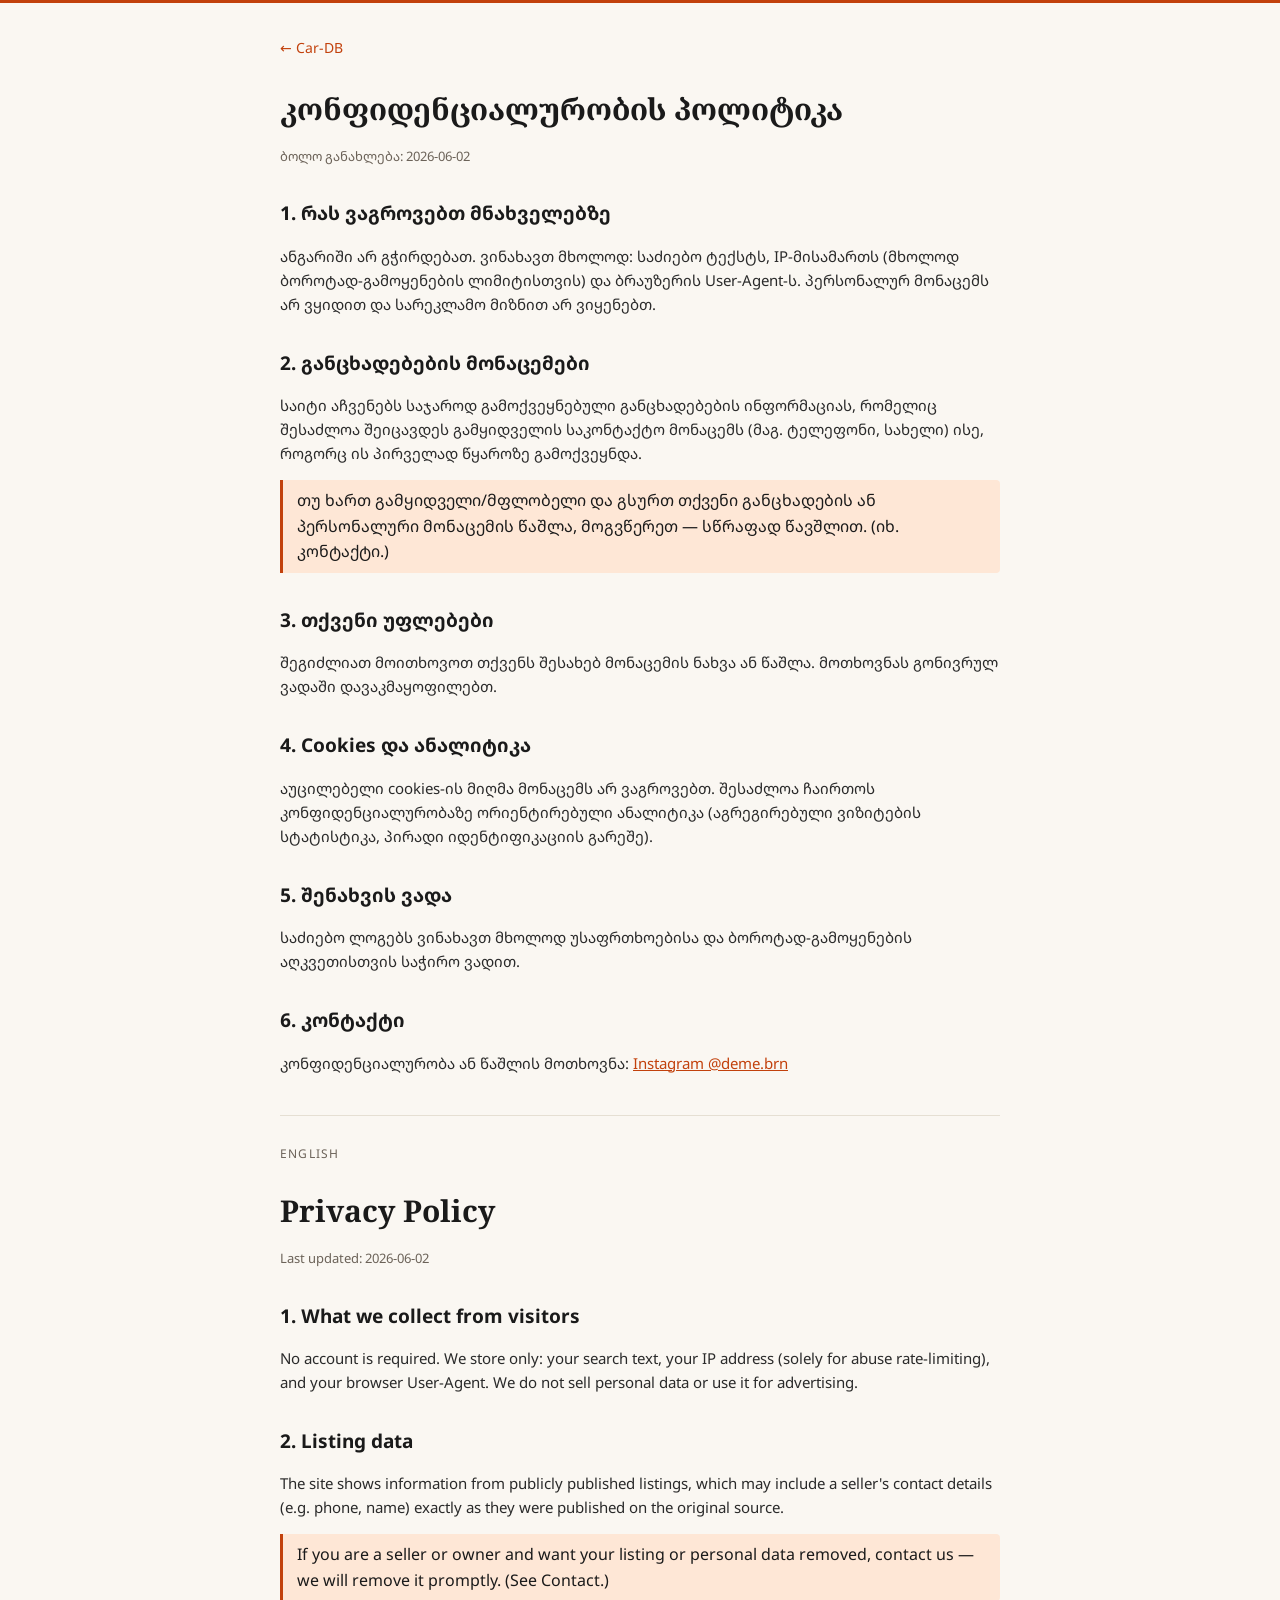
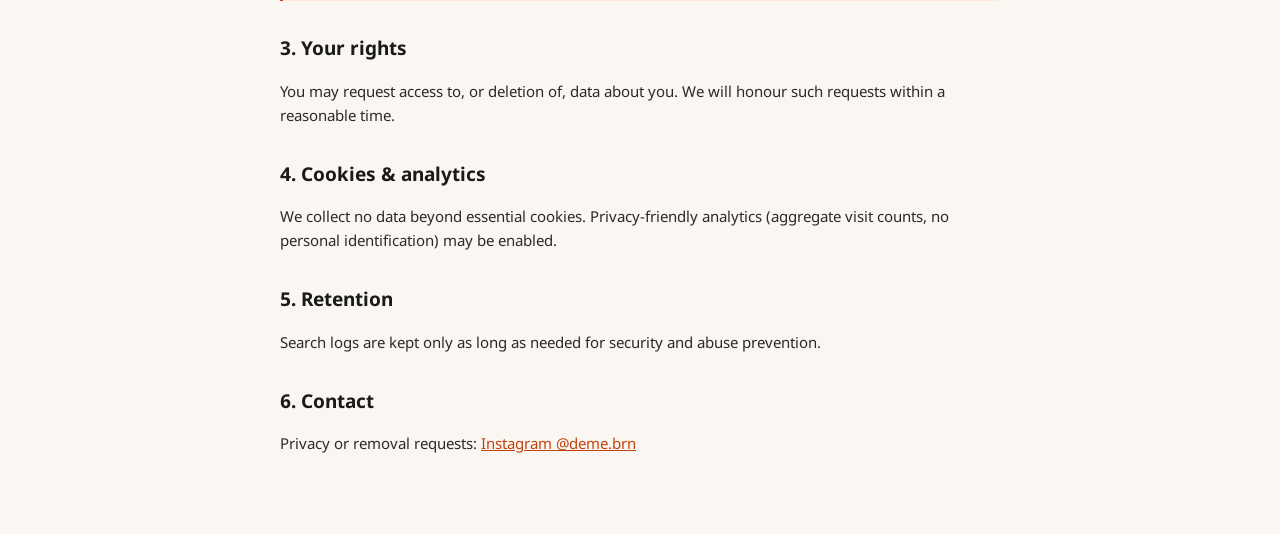
==== web/privacy.html @ 0051faed "Add Terms + Privacy pages, removal/takedown path, neutral archive framing - Bilingual Terms of Servi" ====
<!DOCTYPE html>
<html lang="ka">
<head>
    <meta charset="UTF-8">
    <meta name="viewport" content="width=device-width, initial-scale=1">
    <title>კონფიდენციალურობის პოლიტიკა — Privacy Policy</title>
    <meta name="robots" content="index">
    <link rel="icon" type="image/svg+xml" href="/favicon.svg">
    <link rel="preconnect" href="https://fonts.googleapis.com">
    <link rel="stylesheet" href="https://fonts.googleapis.com/css2?family=Noto+Sans+Georgian:wght@400;600&family=Noto+Serif+Georgian:wght@600;700&display=swap">
    <style>
        :root { --bg:#FAF7F2; --ink:#1A1A1A; --muted:#6B6258; --line:#E5DFD3; --accent:#C2410C; }
        * { box-sizing: border-box; }
        body { margin:0; background:var(--bg); color:var(--ink);
               font-family:'Noto Sans Georgian',system-ui,sans-serif; line-height:1.6; }
        .top-rule { height:3px; background:var(--accent); }
        .wrap { max-width:760px; margin:0 auto; padding:32px 20px 64px; }
        a.back { color:var(--accent); text-decoration:none; font-size:14px; }
        a.back:hover { text-decoration:underline; }
        h1 { font-family:'Noto Serif Georgian',Georgia,serif; font-size:30px; margin:24px 0 4px; }
        h2 { font-size:19px; margin:32px 0 8px; }
        .lang { color:var(--muted); font-size:12px; text-transform:uppercase; letter-spacing:.1em;
                border-top:1px solid var(--line); padding-top:28px; margin-top:40px; }
        .updated { color:var(--muted); font-size:13px; }
        p, li { font-size:15px; color:#2A2A2A; }
        a { color:var(--accent); }
        .callout { border-left:3px solid var(--accent); padding:8px 14px; background:#FEE7D6;
                   margin:14px 0; border-radius:0 4px 4px 0; }
    </style>
</head>
<body>
<div class="top-rule"></div>
<div class="wrap">
    <a class="back" href="/">← Car-DB</a>

    <h1>კონფიდენციალურობის პოლიტიკა</h1>
    <p class="updated">ბოლო განახლება: 2026-06-02</p>

    <h2>1. რას ვაგროვებთ მნახველებზე</h2>
    <p>ანგარიში არ გჭირდებათ. ვინახავთ მხოლოდ: საძიებო ტექსტს, IP-მისამართს (მხოლოდ
    ბოროტად-გამოყენების ლიმიტისთვის) და ბრაუზერის User-Agent-ს. პერსონალურ მონაცემს არ
    ვყიდით და სარეკლამო მიზნით არ ვიყენებთ.</p>

    <h2>2. განცხადებების მონაცემები</h2>
    <p>საიტი აჩვენებს საჯაროდ გამოქვეყნებული განცხადებების ინფორმაციას, რომელიც შესაძლოა
    შეიცავდეს გამყიდველის საკონტაქტო მონაცემს (მაგ. ტელეფონი, სახელი) ისე, როგორც ის
    პირველად წყაროზე გამოქვეყნდა.</p>
    <div class="callout">
        თუ ხართ გამყიდველი/მფლობელი და გსურთ თქვენი განცხადების ან პერსონალური მონაცემის
        წაშლა, მოგვწერეთ — სწრაფად წავშლით. (იხ. კონტაქტი.)
    </div>

    <h2>3. თქვენი უფლებები</h2>
    <p>შეგიძლიათ მოითხოვოთ თქვენს შესახებ მონაცემის ნახვა ან წაშლა. მოთხოვნას გონივრულ
    ვადაში დავაკმაყოფილებთ.</p>

    <h2>4. Cookies და ანალიტიკა</h2>
    <p>აუცილებელი cookies-ის მიღმა მონაცემს არ ვაგროვებთ. შესაძლოა ჩაირთოს კონფიდენციალურობაზე
    ორიენტირებული ანალიტიკა (აგრეგირებული ვიზიტების სტატისტიკა, პირადი იდენტიფიკაციის გარეშე).</p>

    <h2>5. შენახვის ვადა</h2>
    <p>საძიებო ლოგებს ვინახავთ მხოლოდ უსაფრთხოებისა და ბოროტად-გამოყენების აღკვეთისთვის
    საჭირო ვადით.</p>

    <h2>6. კონტაქტი</h2>
    <p>კონფიდენციალურობა ან წაშლის მოთხოვნა: <a href="https://instagram.com/deme.brn" target="_blank" rel="noopener">Instagram @deme.brn</a></p>

    <div class="lang">English</div>

    <h1>Privacy Policy</h1>
    <p class="updated">Last updated: 2026-06-02</p>

    <h2>1. What we collect from visitors</h2>
    <p>No account is required. We store only: your search text, your IP address (solely for
    abuse rate-limiting), and your browser User-Agent. We do not sell personal data or use it
    for advertising.</p>

    <h2>2. Listing data</h2>
    <p>The site shows information from publicly published listings, which may include a seller's
    contact details (e.g. phone, name) exactly as they were published on the original source.</p>
    <div class="callout">
        If you are a seller or owner and want your listing or personal data removed, contact us —
        we will remove it promptly. (See Contact.)
    </div>

    <h2>3. Your rights</h2>
    <p>You may request access to, or deletion of, data about you. We will honour such requests
    within a reasonable time.</p>

    <h2>4. Cookies &amp; analytics</h2>
    <p>We collect no data beyond essential cookies. Privacy-friendly analytics (aggregate visit
    counts, no personal identification) may be enabled.</p>

    <h2>5. Retention</h2>
    <p>Search logs are kept only as long as needed for security and abuse prevention.</p>

    <h2>6. Contact</h2>
    <p>Privacy or removal requests: <a href="https://instagram.com/deme.brn" target="_blank" rel="noopener">Instagram @deme.brn</a></p>
</div>
</body>
</html>
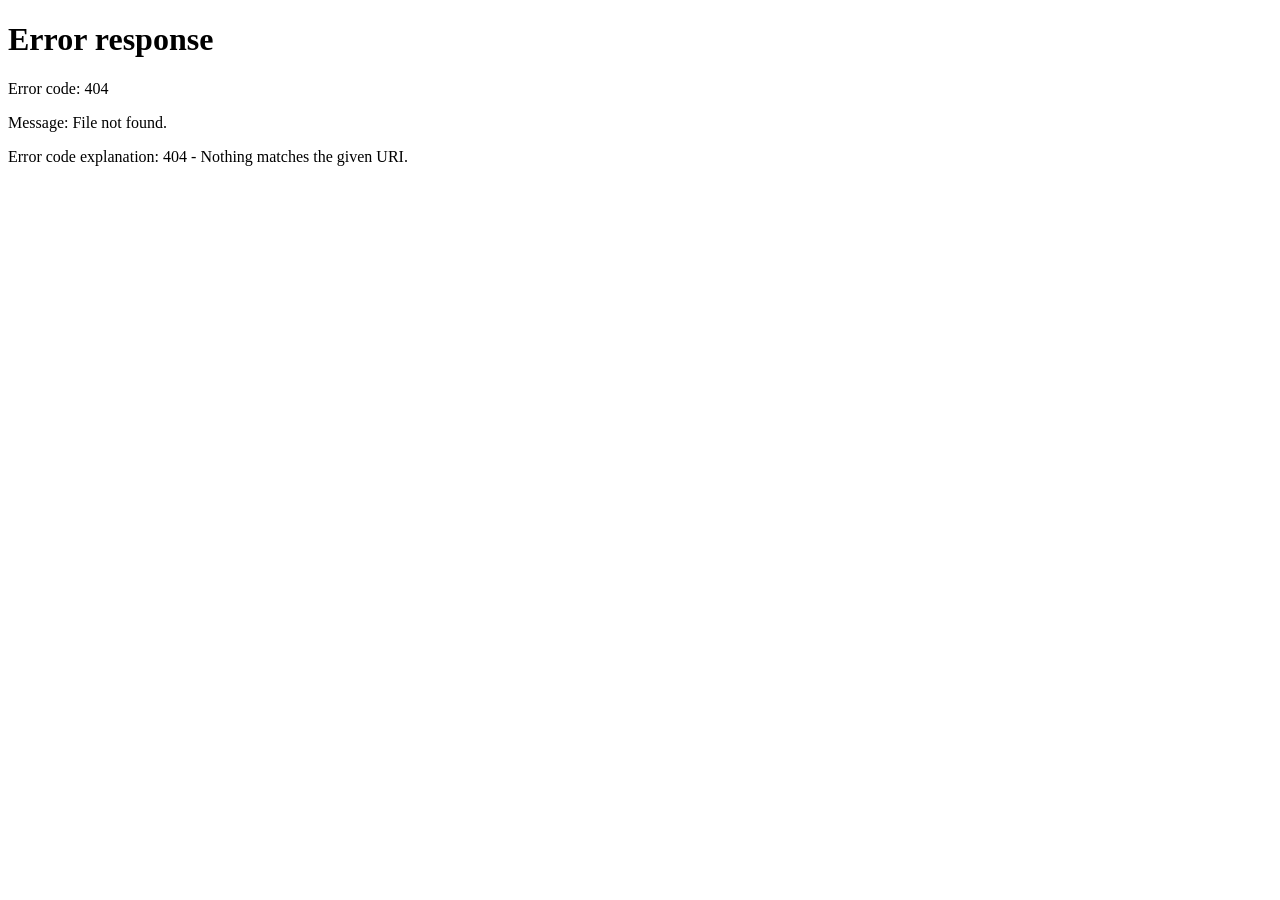
==== commit db36de8c: "legal: merge Terms+Privacy into one redesigned page (new palette, KA/EN split with divider) privacy." ====
--- a/web/privacy.html
+++ b/web/privacy.html
@@ -3,99 +3,12 @@
 <head>
     <meta charset="UTF-8">
     <meta name="viewport" content="width=device-width, initial-scale=1">
-    <title>კონფიდენციალურობის პოლიტიკა — Privacy Policy</title>
-    <meta name="robots" content="index">
-    <link rel="icon" type="image/svg+xml" href="/favicon.svg">
-    <link rel="preconnect" href="https://fonts.googleapis.com">
-    <link rel="stylesheet" href="https://fonts.googleapis.com/css2?family=Noto+Sans+Georgian:wght@400;600&family=Noto+Serif+Georgian:wght@600;700&display=swap">
-    <style>
-        :root { --bg:#FAF7F2; --ink:#1A1A1A; --muted:#6B6258; --line:#E5DFD3; --accent:#C2410C; }
-        * { box-sizing: border-box; }
-        body { margin:0; background:var(--bg); color:var(--ink);
-               font-family:'Noto Sans Georgian',system-ui,sans-serif; line-height:1.6; }
-        .top-rule { height:3px; background:var(--accent); }
-        .wrap { max-width:760px; margin:0 auto; padding:32px 20px 64px; }
-        a.back { color:var(--accent); text-decoration:none; font-size:14px; }
-        a.back:hover { text-decoration:underline; }
-        h1 { font-family:'Noto Serif Georgian',Georgia,serif; font-size:30px; margin:24px 0 4px; }
-        h2 { font-size:19px; margin:32px 0 8px; }
-        .lang { color:var(--muted); font-size:12px; text-transform:uppercase; letter-spacing:.1em;
-                border-top:1px solid var(--line); padding-top:28px; margin-top:40px; }
-        .updated { color:var(--muted); font-size:13px; }
-        p, li { font-size:15px; color:#2A2A2A; }
-        a { color:var(--accent); }
-        .callout { border-left:3px solid var(--accent); padding:8px 14px; background:#FEE7D6;
-                   margin:14px 0; border-radius:0 4px 4px 0; }
-    </style>
+    <title>კონფიდენციალურობა — Car-DB</title>
+    <link rel="canonical" href="/terms.html">
+    <meta http-equiv="refresh" content="0; url=/terms.html">
+    <script>location.replace('/terms.html');</script>
 </head>
 <body>
-<div class="top-rule"></div>
-<div class="wrap">
-    <a class="back" href="/">← Car-DB</a>
-
-    <h1>კონფიდენციალურობის პოლიტიკა</h1>
-    <p class="updated">ბოლო განახლება: 2026-06-02</p>
-
-    <h2>1. რას ვაგროვებთ მნახველებზე</h2>
-    <p>ანგარიში არ გჭირდებათ. ვინახავთ მხოლოდ: საძიებო ტექსტს, IP-მისამართს (მხოლოდ
-    ბოროტად-გამოყენების ლიმიტისთვის) და ბრაუზერის User-Agent-ს. პერსონალურ მონაცემს არ
-    ვყიდით და სარეკლამო მიზნით არ ვიყენებთ.</p>
-
-    <h2>2. განცხადებების მონაცემები</h2>
-    <p>საიტი აჩვენებს საჯაროდ გამოქვეყნებული განცხადებების ინფორმაციას, რომელიც შესაძლოა
-    შეიცავდეს გამყიდველის საკონტაქტო მონაცემს (მაგ. ტელეფონი, სახელი) ისე, როგორც ის
-    პირველად წყაროზე გამოქვეყნდა.</p>
-    <div class="callout">
-        თუ ხართ გამყიდველი/მფლობელი და გსურთ თქვენი განცხადების ან პერსონალური მონაცემის
-        წაშლა, მოგვწერეთ — სწრაფად წავშლით. (იხ. კონტაქტი.)
-    </div>
-
-    <h2>3. თქვენი უფლებები</h2>
-    <p>შეგიძლიათ მოითხოვოთ თქვენს შესახებ მონაცემის ნახვა ან წაშლა. მოთხოვნას გონივრულ
-    ვადაში დავაკმაყოფილებთ.</p>
-
-    <h2>4. Cookies და ანალიტიკა</h2>
-    <p>აუცილებელი cookies-ის მიღმა მონაცემს არ ვაგროვებთ. შესაძლოა ჩაირთოს კონფიდენციალურობაზე
-    ორიენტირებული ანალიტიკა (აგრეგირებული ვიზიტების სტატისტიკა, პირადი იდენტიფიკაციის გარეშე).</p>
-
-    <h2>5. შენახვის ვადა</h2>
-    <p>საძიებო ლოგებს ვინახავთ მხოლოდ უსაფრთხოებისა და ბოროტად-გამოყენების აღკვეთისთვის
-    საჭირო ვადით.</p>
-
-    <h2>6. კონტაქტი</h2>
-    <p>კონფიდენციალურობა ან წაშლის მოთხოვნა: <a href="https://instagram.com/deme.brn" target="_blank" rel="noopener">Instagram @deme.brn</a></p>
-
-    <div class="lang">English</div>
-
-    <h1>Privacy Policy</h1>
-    <p class="updated">Last updated: 2026-06-02</p>
-
-    <h2>1. What we collect from visitors</h2>
-    <p>No account is required. We store only: your search text, your IP address (solely for
-    abuse rate-limiting), and your browser User-Agent. We do not sell personal data or use it
-    for advertising.</p>
-
-    <h2>2. Listing data</h2>
-    <p>The site shows information from publicly published listings, which may include a seller's
-    contact details (e.g. phone, name) exactly as they were published on the original source.</p>
-    <div class="callout">
-        If you are a seller or owner and want your listing or personal data removed, contact us —
-        we will remove it promptly. (See Contact.)
-    </div>
-
-    <h2>3. Your rights</h2>
-    <p>You may request access to, or deletion of, data about you. We will honour such requests
-    within a reasonable time.</p>
-
-    <h2>4. Cookies &amp; analytics</h2>
-    <p>We collect no data beyond essential cookies. Privacy-friendly analytics (aggregate visit
-    counts, no personal identification) may be enabled.</p>
-
-    <h2>5. Retention</h2>
-    <p>Search logs are kept only as long as needed for security and abuse prevention.</p>
-
-    <h2>6. Contact</h2>
-    <p>Privacy or removal requests: <a href="https://instagram.com/deme.brn" target="_blank" rel="noopener">Instagram @deme.brn</a></p>
-</div>
+    <p>გადამისამართება… <a href="/terms.html">წესები და კონფიდენციალურობა</a></p>
 </body>
 </html>
